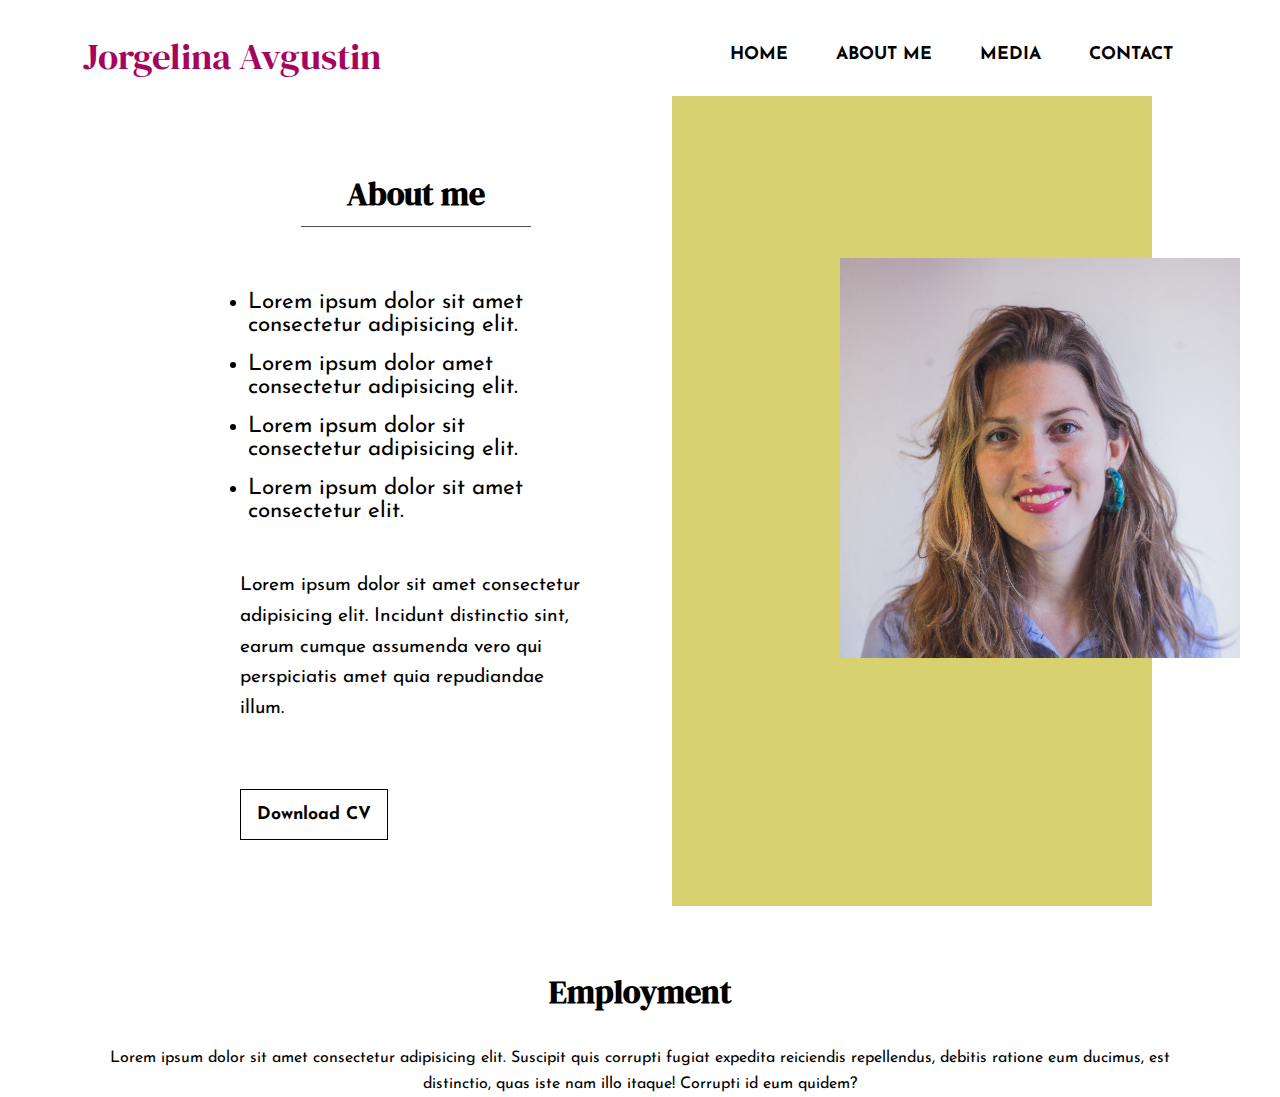
==== about.html @ 3aba62bf "Initial commit" ====
<!DOCTYPE html>
<html lang="en">
<head>
    <meta charset="UTF-8">
    <meta name="viewport" content="width=device-width, initial-scale=1.0">
    <link rel="stylesheet" href="style.css">
    
    <link href="https://fonts.googleapis.com/css2?family=Great+Vibes&family=Josefin+Sans:wght@200&display=swap" rel="stylesheet">
    <link rel="preconnect" href="https://fonts.googleapis.com">
    <link rel="preconnect" href="https://fonts.gstatic.com" crossorigin>
    <link href="https://fonts.googleapis.com/css2?family=DM+Serif+Display&family=Great+Vibes&family=Josefin+Sans:wght@200&display=swap" rel="stylesheet">
    <link rel="preconnect" href="https://fonts.googleapis.com">
    <link rel="preconnect" href="https://fonts.gstatic.com" crossorigin>
    <link href="https://fonts.googleapis.com/css2?family=DM+Serif+Display&family=Great+Vibes&family=Josefin+Sans:wght@200&family=Playball&display=swap" rel="stylesheet">
    

    <title>Document</title>
</head>
<body>
    <header class="header">
        <sectiom class="container">
            <div class="logo ">
               <a href="index.html">Jorgelina Avgustin</a>
            </div>
            <button class="menu-btn">
                <svg xmlns="http://www.w3.org/2000/svg" width="40" height="30" viewBox="0 0 24 24"><path d="M4 6H20V8H4zM4 11H20V13H4zM4 16H20V18H4z"/></svg>
                <svg class="none" xmlns="http://www.w3.org/2000/svg" width="40" height="40" viewBox="0 0 24 24"><path d="M16.192 6.344L11.949 10.586 7.707 6.344 6.293 7.758 10.535 12 6.293 16.242 7.707 17.656 11.949 13.414 16.192 17.656 17.606 16.242 13.364 12 17.606 7.758z"/></svg>
            </button>
            <nav class="menu ">
                <a href="index.html">HOME</a>
                <a href="acerca">ABOUT ME</a>
                <a href="media.html">MEDIA</a>
                <a href="contact.html">CONTACT</a>
            </nav>
        </sectiom> 
    </header>
    <section class="aboutme">
        

        <article class="about1 ">
            <div class="fondo-cont">
                <div class="fondo">
                    <div class="cont-a-img container">
                        <div class="a-img">
                            <img src="./Assets/IMG_0565.jpg" alt="">
                        </div>
                    </div>
                </div>
            </div>


            <div class="container contenido">
                <div class="text-center"><h1>About me</h1></div>
                <div class="hr"></div>
                <ul>
                    <li>Lorem ipsum dolor sit amet consectetur adipisicing elit. </li>
                    <li>Lorem ipsum dolor  amet consectetur adipisicing elit.</li>
                    <li>Lorem ipsum dolor sit  consectetur adipisicing elit.</li>
                    <li>Lorem ipsum dolor sit amet consectetur  elit.</li>
                </ul>
                <div class="texto">
                    <p>Lorem ipsum dolor sit amet consectetur adipisicing elit. Incidunt distinctio sint, earum cumque assumenda vero qui perspiciatis amet quia repudiandae illum.</p>
                    <a href="" class="btn">Download CV</a>
                </div>
            </div>


        </article>
        <article class="about2-container ">
            <div class="container text-center">
                <h3>Employment</h3>
                <p>Lorem ipsum dolor sit amet consectetur adipisicing elit. Suscipit quis corrupti fugiat expedita reiciendis repellendus, debitis ratione eum ducimus, est distinctio, quas iste nam illo itaque! Corrupti id eum quidem?</p>
            </div>
        </article>
    </section>
    
    <script src="index.js"></script>
</body>
---- style.css ----
/* *********** Custom Properties ********** */
:root{
    --light-blue-color:#d7d16f;
    --blue-color:#aad0e7;
    --gray-color:#fffff;
    --darkk-color:#5c4b51;
    --orange-color:#a6055d;
    --light-red-color:#0e0d0d;
    --red-color:#dfda7c;
    --header-height:5rem;
    --max-width:70%;
    --font: "Josefin Sans", sans-serif;
  }
  
  
  /* *********** Resets ********** */
  html {
      box-sizing: border-box;
      font-family: var(--font);
      font-size: 16px;
      scroll-behavior: smooth;
    }
    
    *,
    *::after,
    *::before {
      box-sizing: inherit;
    }
    
    body {
      margin: 0;
      overflow-x: hidden;
      color: var(--text-color);
    }
    
    a {
      color: var(--link-color);
      text-decoration: none;
    }
    
  
    
    h1 {
      margin: 0;
      font-size: 2rem;
    }
    
    h2 {
      margin: 0;
      font-size: 1.5rem;
    }
    
    h3 {
      margin: 0;
      font-size: 1.25rem;
    }
    
    h4 {
      margin: 0;
      font-size: 1rem;
    }
    
    h5 {
      margin: 0;
      font-size: 0.85rem;
    }
    
    h6 {
      margin: 0;
      font-size: 0.7rem;
    }
    
    img {
      width: 100%;
      height: auto;
    }
    
    p {
      line-height: 1.6;
      margin: 0;
    }
    /* *********** Utilities ********** */
    .btn{
      margin-top: 1rem;
      padding:  1rem 1rem;
      border-radius: 0rem;
      border: thin solid #000;
      display: inline-block;
      text-align: center;
      text-decoration: none;
      color: #000;
      
      font-size: 1.2rem;
      font-weight: bold;
      
      transition: all .4s ease-in .1s;
    }
    .btn:hover{
      background-color: #000;
      color: #fff;
    }



    .top50{
      position: absolute;
      top: 50%;
    }
    .text-felt{
      text-align: left;
    }
    .text-center{
      text-align: center;
    }
    .text-right{
      text-align: right;
    }
    .padding1{
      padding: 1rem;
    }
    .padding01{
      padding: 0 1rem;
    }
    .padding-b1{
      padding-bottom: 1rem;
    }
    .padding-t1{
      padding-top: 1rem;
    }
    .margin1{
      margin: 1rem;
    }
   .none{
      display: none;
  }
  .box-shadow-1{
    box-shadow: 0.10rem 0.10rem .5rem rgba(0, 0, 0,0.25); 
  }
  .font-2{
    font-size: 1.1rem;
  }
  .back-white{
    background-color: white;
  }
  .container{
    width: 90%;
    margin-left: auto;
    margin-right: auto;
  }
  @media screen and (min-width:720px){
    .container{
      width: 60%;
    }
  }

  /* *********** Menu   ///   Header ********** */

.menu-btn{
  
    border: 0;
    cursor: pointer;
    background-color: var(--second-color);
  }
  .menu-btn svg{
    fill: var(--orange-color);
  }
  
  
  
  
  
  
  .menu{
      position: fixed;
      left: 0;
      bottom: var(--header-height);
      width: 100%;
      background-color:#fff;
      display: flex;
      flex-direction: column;
      top: var(--header-height);
      height: 32%;
      pointer-events: none;
      z-index: 999;
  

      clip-path: inset(0 0 100% 0);
      transition: clip-path .7s ease;
  }
  
  .menu.is-active{
    clip-path: inset(0 0 0 0);
    pointer-events: auto;
    box-shadow: 0.10rem 0.10rem .5rem rgba(0, 0, 0,0.25); 
    }
  
  .menu a{
    color: var(--dark-color);
    margin: 1.5rem;
    font-size: 1rem;
    text-decoration: none;
    font-family: 'Josefin Sans', sans-serif;
    font-weight: bold;

  }


    /*header*/
    .header{
      
      left: 0;
      top: 0;
      z-index: 999;
      padding: .6rem;
      width: 100%;
      height: var(--header-height);
      background-color:var(--gray-color);
  }
  .header> .container{
    margin-top: .8rem;
    display: flex;
    justify-content: space-between;
    align-items: center;
    width: 100%;
    }
  .logo{
    
    font-size: 7vw;
    color: var(--orange-color);
    font-family: 'DM Serif Display', serif;
  }


  @media screen and (min-width:500px){
    .logo{
      font-size: 2.3rem;
    }

  
  }
  
  @media screen and (min-width:1024px){
    .menu-btn{
      display: none;
    }
    .menu{
      position: static;
      clip-path: inset(0 0 0 0);
      pointer-events: auto;
      width: auto;
      flex-direction: row;

    }
    .none{
      display: inline;
    }
    .menu a{
      font-size: 1.1rem;
    }
    .header > .container{
      justify-content: space-between;
    }
    .menu a{
      padding-bottom: .2rem;
      position: relative;
    }
    .menu a::after{
      content: "";
      position: absolute;
      width: 0;
      bottom: 0;
      height: .10rem;
      background-color: #000;
      left: 50%;
      transition: width 0.5s ease, left 0.5s ease, right 0.5s ease 
    }
    .menu a:hover::after{
      width: 100%;
      left: 0;
    }    .menu a::after{
      content: "";
      position: absolute;
      width: 0;
      bottom: 0;
      height: .10rem;
      background-color: #000;
      left: 50%;
      transition: width 0.5s ease, left 0.5s ease, right 0.5s ease 
    }
    .menu a:hover::after{
      width: 100%;
      left: 0;
    }
    }
  

/* ************** Styles ************** */ 




  /* ************** HOME ************** */ 

.home{
  padding-top: 5rem;
  padding-bottom: 7rem;
  background-color: var(--gray-color);
}

h1{
  font-size: 2rem;
  font-family: 'DM Serif Display', serif;
  font-weight: bolder;
  background-color: var(--blue-color);
  color: #fff;
  display: inline;
  line-height : 3rem;
  white-space: pre-wrap;
}

/* ////////////////HOME MEDIA QUERY//////////// */ 

@media screen and (min-width:768px){
.home-content img{
  width: 50%;
  height: auto;
}
.home-content{
  display: flex;
  flex-direction: row;

}
.home-content article{
  max-width: 30rem;
  
}
.container{
  margin-left: auto;
  margin-right: auto;
  width: 100%;
  max-width:740px;
}

}
  @media screen and (min-width:1024px){ 
      .home-content img{
        padding-bottom: 3rem;
      }
      h1{
        font-size: 2.5rem;
        line-height : 4rem;
      }
      .home-content p{
        font-size: 1.3rem;
      }
      .container{
        margin-left: auto;
        margin-right: auto;
        width: 100%;
        max-width:1114px;
      }
  }


/************ section2 ********* */
.section2{
  margin-bottom: 5rem;
}
h2{
  font-size: 2rem;
  color: var(--orange-color);
  background-color: var(--gray-color);
  font-family: 'Playball', 'cursive';
  padding-bottom: 1rem;
}
.informacion1{
  background-color: var(--red-color);
  color: #fff;
  font-weight: bold;
  font-size: 1.3rem;
  padding-top: 2rem;
  margin-bottom: 6rem;
  height: 20rem;
}


.about{
  border-radius: .2rem;
  background-color: var(--blue-color);
  padding-top: 4rem;
  padding-bottom: 2rem;
  margin-top: 4rem;
  margin-left: auto;
  margin-right: auto;
  width: 100%;
  height: 25rem;
  transition: transform 1s ease 0s;
}
.about:hover{
  transform: translateY(-2rem);
}








.about p{
  margin: 2rem;
  color: #000;
  font-size: 1.2rem;
}
.about h3{
  font-size: 1.6rem;
  font-family: 'DM Serif Display', serif;
  font-weight: bolder;
  color: #fff;
  display: inline;
}
.about .hr{
  width: 70%;
  margin-left: auto;
  margin-right: auto;
  height:  .1px;
  background-color: #5c4b51;
  margin-top: 2rem;
}

/* ////////////////SECTION2 MEDIA QUERY//////////// */ 
@media screen and (min-width:1024px){ 
  .cards{
    display: grid;
    grid-template-columns: repeat(3,30%);
    justify-content: space-between;
    align-items: center;
  }
  .informacion1{
    height: 20rem;
    padding-top: 5rem;
  }
  .informacion1 .container{
    width: 30%;
  }
  .about{
    margin-top: 0;
  }
  .cards{
    margin-left: auto;
    margin-right: auto;
    width: 90%;
  }
}
/************ section3 ********* */
.section3{
  background-color: #fff;
}
.informacion2{
  
  color: var(--darkk-color);
  font-weight: bold;
  font-size: 1.2rem;
  padding-top: 2rem;
}
.informacion2 h4{
  font-size: 3rem;
}
.informacion2 .hr{
  background-color:var(--darkk-color);
  height: 1px;
  width: 80%;
  margin-left: auto;
  margin-right: auto;
}
.informacion2 img{
  margin-top: 2rem;
}
.users img{
 max-width: 4rem;
 border-radius: 50%;
}
.informacion2:nth-last-child(1){
  padding-bottom: 5rem;
}
/* ////////////////SECTION3 MEDIA QUERY//////////// */ 

@media screen and (min-width:768px){
  .informacion2 img{
    height: 100%;
    width: 100%;
  }
}
@media screen and (min-width:1024px){
  .informacion2 img{
    height: 100%;
    width: 45%;
  }
  .informacion2{
    display: flex;
  }
  .opiniones{
    margin-top: 3rem;
  }
  .informacion2 .hr{
    width: 70%;
  }
  .users{
    display: flex;
    margin-top: 2rem;
  }
  .users p{
    margin-top: 2rem;
  }
}

/************ section4 ********* */
.section4{
  background-color: var(--light-blue-color);
  padding-top: 8rem;
  padding-bottom: 1rem;
}
.cards2{
  background-color: var(--light-blue-color);
}

.card{
  border-radius: 1rem 1rem 0 0;
  margin-bottom: 4rem;
  background-color: #fff;
  padding-top: 2rem;
  padding-bottom: 1rem;
  margin-left: auto;
  margin-right: auto;
  width: 100%;
  color: var(--darkk-color);
  transition: transform 1s ease 0s;
}
.card:hover{
  transform: translateY(-2rem);
}
.card h3{
  font-family: 'DM Serif Display', serif;
  font-size: 2rem;
  padding-bottom: 1rem;
  
}
.hr{
  height: 1px;
  width: 60%;
  background-color: var(--darkk-color);
  margin-left: auto;
  margin-right: auto;
  margin-bottom: 2rem;
}
.card ul{
  list-style: none;
  font-size: 1.2rem;
  font-weight: bold;
}
.card p{
  font-size: 1.1rem;
  margin: 0 3rem;
  padding-bottom: 2rem;
}
.card img{
  width: 2rem;
}
.link{
  text-align: center;
}


/* ////////////////SECTION4 MEDIA QUERY//////////// */ 

@media screen and (min-width:1024px){
.cards2{
  display: grid;
  grid-template-columns: repeat(3, 33.3333%);
}
.card{
  width: 20rem;
}
}

/* ////////////////  FOOTER  //////////// */ 
/* .footer{
  padding-top: 1rem;
  background-color: var(--red-color);
  color: #fff;
  width: 100%;
  height: 5rem;
  font-size: 2rem;
  font-family: 'DM Serif Display', serif;
} */


/* ------------------- MEDIA  ----------------- */ 
.media1{
  padding-bottom: 10rem;
  background-color: var(--gray-color);
}
.m-cabecera{
  padding-top: 3rem;
  background-color: var(--gray-color);
}
.m-h1{
  background-color: #ffffff00;
  color: #000;
  font-family: "josefin sans";
  display: block;
  font-size: 2.5rem;
}
.m-cabecera p{
  padding-top: 2rem;
  font-size: 1.2rem;
  color: #000;
}
.videos{
  background-color: var(--gray-color);
}
.sinopsis h2{
  padding-top: 6rem;
  font-family: "josefin sans";
  font-weight: bold;
}
.sinopsis p{
  font-size: 1.2rem;
}




.video{
  margin-top: 1rem;
  padding:3rem 0;
  margin-left: auto;
  margin-right: auto;
}
.cont-videos{
  position: relative;
}
.video img{
  width: 80%;
  position: relative;
  z-index: 1;
  left: 10%;
}
.cuadro1,
.cuadro2{
  width: 70%;
  height: 70%;
  position: absolute;
  background-color: var(--blue-color);
}
.cuadro1{
  bottom: 40%;
  left: 5%;
}
.cuadro2{
  top: 40%;
  left: 25%;
}

/* ////////////// FOOTER /////////// */ 

.m-footer{
background-color: var(--gray-color);
}
.m-card-container{
  background-color: #fff;
}
.m-card{
  padding: 2rem;
  text-align: center;
  font-size: 1.2rem;
}
.m-card h3{
  margin-bottom: 1rem;
  font-size: 2rem;
}
.m-card p{
  margin-bottom: 2rem;
}

@media screen and (min-width:768px){
  .video{
    width: 80%;
  }
}
@media screen and (min-width:1024px){
  .m-cabecera{
    width: 40rem;
    margin-left: 20%;
    margin-bottom: 10rem;
  }
  .m-cabecera h1{
    width: 70%;
    font-size: 2.8rem;
  }
  .m-cabecera p{
    padding-top: 0rem;
    font-size: 1.4rem;
  }
  .m-cabecera a{
    font-size: 1.4rem;
  }
  .videos{
    display: flex;
    justify-content: center;
    margin: 7rem 10rem;
  }
  .reverse{
    flex-direction: row-reverse;
  }
  .sinopsis{
    width: 50%;
    text-align: center;
    margin-top: 6rem;
  }
  .sinopsis p{
    padding: 0 10rem;
  }
  .video{
  width: 50%;
  }
}

/* ------------------- ABOUT ME  ----------------- */ 
.aboutme{
  background-color: var(--gray-color);
  padding-top: 5rem;
}
.about1{
  padding-bottom: 3rem;
}
.fondo{
  background-color: var(--light-blue-color);
  height: 15rem;
  position: relative;
  margin-bottom: 1rem;
}
.a-img{
  height: 15rem;
  width: 15rem;
  position: absolute;
  top: -2rem;
}
.cont-a-img{
  width: 15rem;
  height: 15rem;
}
.about1 h1{
  font-size: 2rem;
  color: #000;
  background-color: #ffffff00;
  font-family: 'DM Serif Display';
}

.about1 ul{
  padding: 1rem 1.5rem;
}
.about1 li{
  font-size: 1.4rem;
  margin: 1rem 0;
}
.about1 .texto{
  font-size: 1.2rem;
  margin-top: 3rem;
  margin: 1rem;
}
.about1 a{
  margin-top: 4rem;
  font-size: 1.1rem;
}
.about2-container h3{
  font-size: 2rem;
  font-family: 'DM Serif Display';
  padding-bottom: 2rem;
}
@media screen and (min-width:1024px){
.aboutme{
  padding-top: 1rem;
}
.about1{
  display: flex;
  flex-direction: row-reverse;
  align-items: center;
}
.fondo-cont{
  width: 30%;

  margin-right: auto;
  margin-left: 4rem;
}
.fondo{
  width: 30rem ;
  height: 90vh;
  margin-left: auto;
  margin-right: auto;
}
.a-img{
  left: 35%;
  top: 20% ;
  width: 25rem;
  height: auto;
}
.contenido{
  width: 30%;
  margin-left: auto;
  margin-right: 0;

}

}
/* *********** Contact Form ********** */
.contact-form{
  padding: 1rem;
  max-width: 800px;
}
.contact-form>*{
  padding: .5rem;
  display: block;
  width: 100%;
}
.contact-form>label{
  font-size: 1.2rem;
  font-weight: bold;
  padding-top: 2rem;
}
.contact-form input,
.contact-form textarea{
  font-size: 1.2rem;
  font-family: var(--font);
}
.contact-form input{
  border: 0;
  border-bottom: .17rem solid var(--red-color);
  padding-left: 0;
}
.contact-form textarea{
  border: none;
  border-bottom: .17rem solid var(--red-color);
  resize: none;
  height: 5rem;
}

.contact-form input[type="submit"]{
margin-top: 1rem;
background-color: var(--red-color);
padding-bottom: 0;
border-radius: .5rem;
padding: .8rem;


transition: all .5s ease-in-out;
}
.contact-form input[type="submit"]:hover{
  opacity: .75;
}
.contact-form *::placeholder{
  color: var(--darkk-color);
  padding-left: 1rem;
}
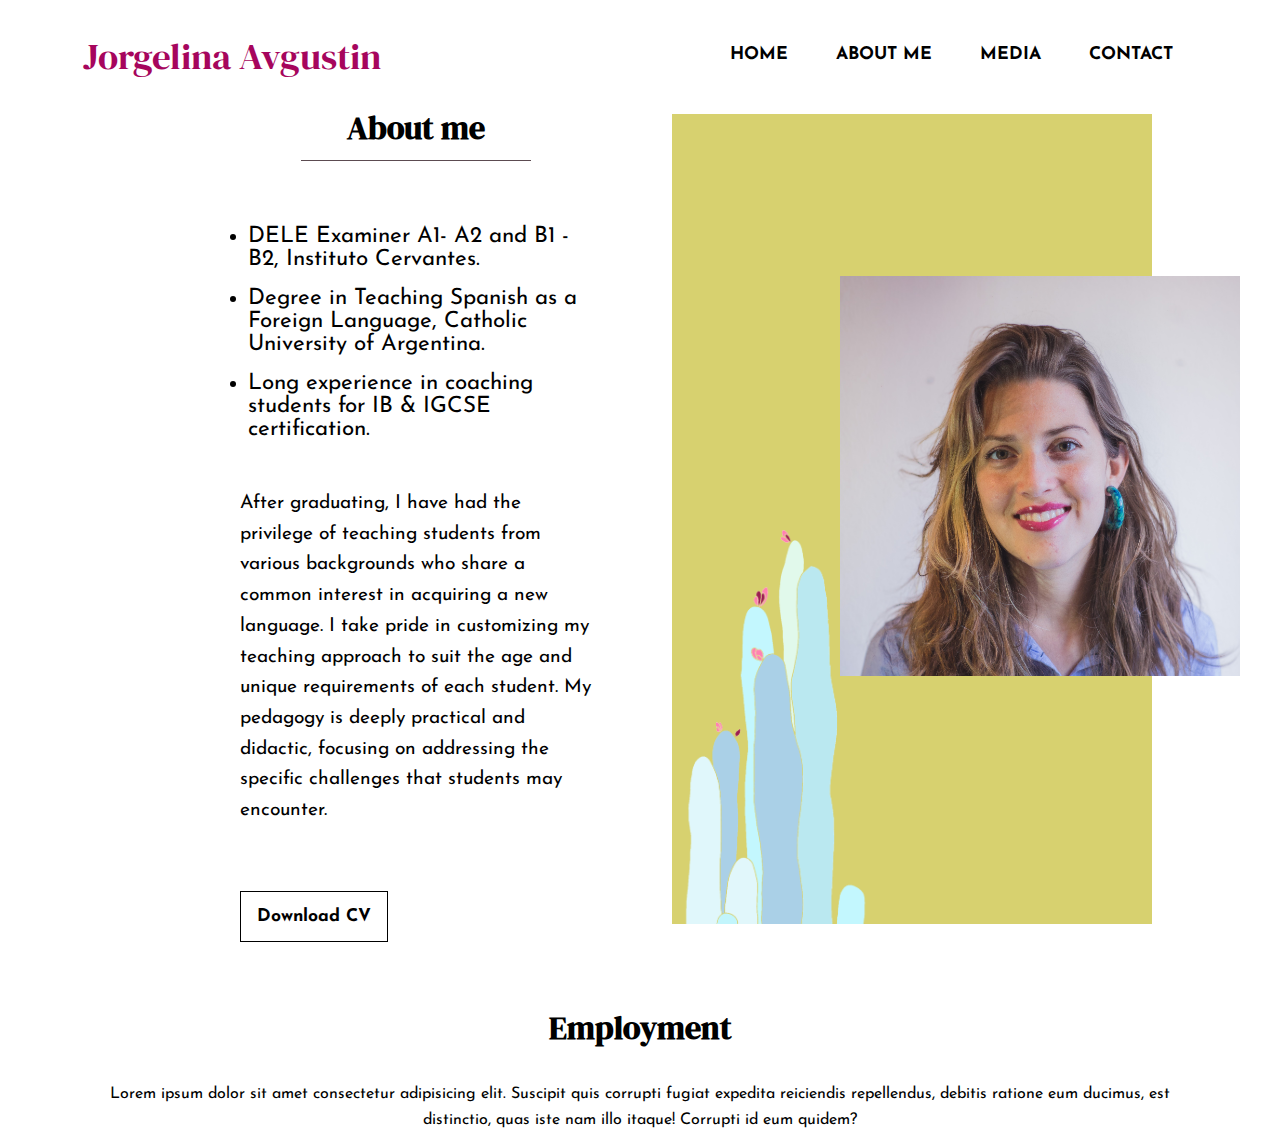
==== commit 6cc98eeb: "cactus" ====
--- a/about.html
+++ b/about.html
@@ -45,6 +45,7 @@
                             <img src="./Assets/IMG_0565.jpg" alt="">
                         </div>
                     </div>
+                    <img src="Assets/Cactusderecha (color nuevo sin fondo).png" alt="">
                 </div>
             </div>
 
@@ -53,13 +54,12 @@
                 <div class="text-center"><h1>About me</h1></div>
                 <div class="hr"></div>
                 <ul>
-                    <li>Lorem ipsum dolor sit amet consectetur adipisicing elit. </li>
-                    <li>Lorem ipsum dolor  amet consectetur adipisicing elit.</li>
-                    <li>Lorem ipsum dolor sit  consectetur adipisicing elit.</li>
-                    <li>Lorem ipsum dolor sit amet consectetur  elit.</li>
+                    <li>DELE Examiner A1- A2 and B1 - B2, Instituto Cervantes. </li>
+                    <li>Degree in Teaching Spanish as a Foreign Language, Catholic University of Argentina. </li>
+                    <li>Long experience in coaching students for IB & IGCSE certification.</li>
                 </ul>
                 <div class="texto">
-                    <p>Lorem ipsum dolor sit amet consectetur adipisicing elit. Incidunt distinctio sint, earum cumque assumenda vero qui perspiciatis amet quia repudiandae illum.</p>
+                    <p>After graduating, I have had the privilege of teaching students from various backgrounds who share a common interest in acquiring a new language. I take pride in customizing my teaching approach to suit the age and unique requirements of each student. My pedagogy is deeply practical and didactic, focusing on addressing the specific challenges that students may encounter.</p>
                     <a href="" class="btn">Download CV</a>
                 </div>
             </div>
--- a/style.css
+++ b/style.css
@@ -179,7 +179,7 @@
       display: flex;
       flex-direction: column;
       top: var(--header-height);
-      height: 32%;
+      height: 16rem;
       pointer-events: none;
       z-index: 999;
   
@@ -249,6 +249,8 @@
       pointer-events: auto;
       width: auto;
       flex-direction: row;
+
+      height: 32%;
 
     }
     .none{
@@ -518,7 +520,7 @@
 .section4{
   background-color: var(--light-blue-color);
   padding-top: 8rem;
-  padding-bottom: 1rem;
+  
 }
 .cards2{
   background-color: var(--light-blue-color);
@@ -529,7 +531,7 @@
   margin-bottom: 4rem;
   background-color: #fff;
   padding-top: 2rem;
-  padding-bottom: 1rem;
+  padding-bottom: 3rem;
   margin-left: auto;
   margin-right: auto;
   width: 100%;
@@ -561,8 +563,9 @@
 .card p{
   font-size: 1.1rem;
   margin: 0 3rem;
-  padding-bottom: 2rem;
-}
+  padding-bottom: 0rem;
+}
+
 .card img{
   width: 2rem;
 }
@@ -570,7 +573,9 @@
   text-align: center;
 }
 
-
+.section4>img{
+  display: none;
+}
 /* ////////////////SECTION4 MEDIA QUERY//////////// */ 
 
 @media screen and (min-width:1024px){
@@ -580,6 +585,22 @@
 }
 .card{
   width: 20rem;
+}
+.section4{
+  position: relative;
+}
+.section4>img{
+  display: block;
+  width: 15rem;
+  height: auto;
+  position: absolute;
+}
+.cac1{
+  bottom: 0;
+}
+.cac2{
+  bottom: 0;
+  right: 0;
 }
 }
 
@@ -597,7 +618,7 @@
 
 /* ------------------- MEDIA  ----------------- */ 
 .media1{
-  padding-bottom: 10rem;
+  
   background-color: var(--gray-color);
 }
 .m-cabecera{
@@ -664,24 +685,6 @@
 
 /* ////////////// FOOTER /////////// */ 
 
-.m-footer{
-background-color: var(--gray-color);
-}
-.m-card-container{
-  background-color: #fff;
-}
-.m-card{
-  padding: 2rem;
-  text-align: center;
-  font-size: 1.2rem;
-}
-.m-card h3{
-  margin-bottom: 1rem;
-  font-size: 2rem;
-}
-.m-card p{
-  margin-bottom: 2rem;
-}
 
 @media screen and (min-width:768px){
   .video{
@@ -778,7 +781,21 @@
   font-family: 'DM Serif Display';
   padding-bottom: 2rem;
 }
+
+
+.fondo>img{
+display: none;
+}
 @media screen and (min-width:1024px){
+  .fondo{
+    position: relative;
+  }
+  .fondo>img{
+    display: block;
+    position: absolute;
+    bottom: 0;
+    width: 13rem;
+    }
 .aboutme{
   padding-top: 1rem;
 }
@@ -816,7 +833,8 @@
 /* *********** Contact Form ********** */
 .contact-form{
   padding: 1rem;
-  max-width: 800px;
+  margin-left: auto;
+  margin-right: auto;
 }
 .contact-form>*{
   padding: .5rem;
@@ -863,4 +881,41 @@
   padding-left: 1rem;
 }
 
-
+.contact-info{
+  background-color: var(--red-color);
+  padding: 0 1.5rem;
+  color: #fff;
+  font-weight: bold;
+  font-size: 1.4rem;
+  margin: 1rem;
+}
+.contact-info p{
+  margin: 0 3rem;
+  padding-top: 2rem;
+}
+.contact-info img{
+height: auto;
+width: 10rem;
+padding: 0;
+margin: 0;
+}
+@media screen and (min-width:1024px){
+.contact-container{
+  display: flex;
+  flex-direction: row;
+  justify-content: center;
+  align-items: center;
+  margin-top: 3rem;
+}
+.contact-info{
+  width: 35%;
+}
+.contact-form{
+  margin-bottom: 5rem;
+}
+  .contact-form>label{
+
+    padding-top: 3rem;
+  }
+
+}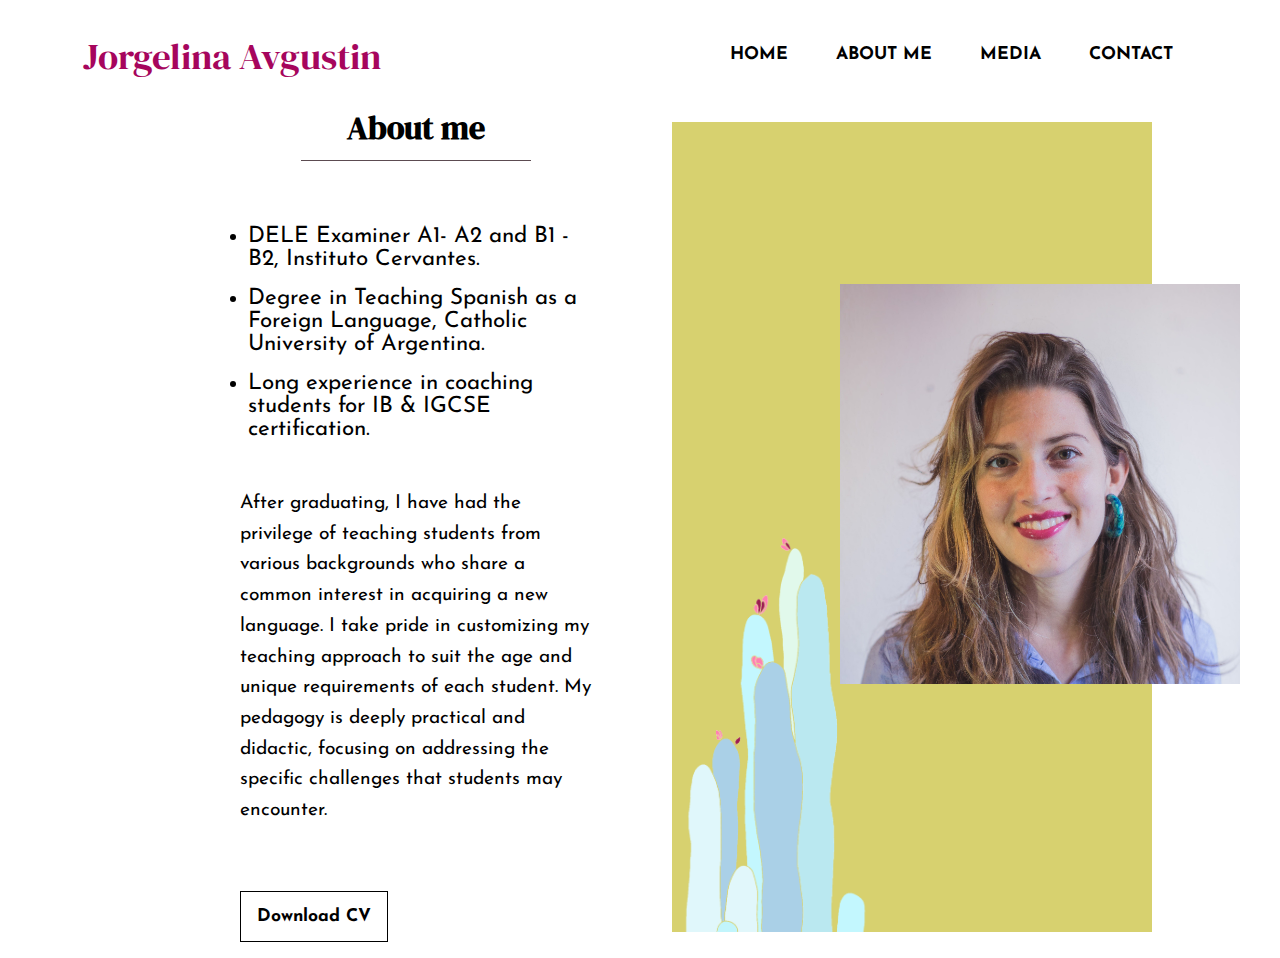
==== commit b60c7b05: "cambios generales" ====
--- a/about.html
+++ b/about.html
@@ -14,7 +14,8 @@
     <link href="https://fonts.googleapis.com/css2?family=DM+Serif+Display&family=Great+Vibes&family=Josefin+Sans:wght@200&family=Playball&display=swap" rel="stylesheet">
     
 
-    <title>Document</title>
+    <title>About me</title>
+    <meta name="description" content="Check out my educational experience" >
 </head>
 <body>
     <header class="header">
@@ -42,7 +43,7 @@
                 <div class="fondo">
                     <div class="cont-a-img container">
                         <div class="a-img">
-                            <img src="./Assets/IMG_0565.jpg" alt="">
+                            <img src="Assets/IMG_0565-min.jpg" alt="">
                         </div>
                     </div>
                     <img src="Assets/Cactusderecha (color nuevo sin fondo).png" alt="">
@@ -66,12 +67,6 @@
 
 
         </article>
-        <article class="about2-container ">
-            <div class="container text-center">
-                <h3>Employment</h3>
-                <p>Lorem ipsum dolor sit amet consectetur adipisicing elit. Suscipit quis corrupti fugiat expedita reiciendis repellendus, debitis ratione eum ducimus, est distinctio, quas iste nam illo itaque! Corrupti id eum quidem?</p>
-            </div>
-        </article>
     </section>
     
     <script src="index.js"></script>
--- a/style.css
+++ b/style.css
@@ -520,7 +520,7 @@
 .section4{
   background-color: var(--light-blue-color);
   padding-top: 8rem;
-  
+  padding-bottom: 2rem;
 }
 .cards2{
   background-color: var(--light-blue-color);
@@ -566,15 +566,10 @@
   padding-bottom: 0rem;
 }
 
-.card img{
-  width: 2rem;
-}
-.link{
-  text-align: center;
-}
 
 .section4>img{
   display: none;
+  height: 0;
 }
 /* ////////////////SECTION4 MEDIA QUERY//////////// */ 
 
@@ -588,10 +583,11 @@
 }
 .section4{
   position: relative;
+  padding-bottom: 0;
 }
 .section4>img{
   display: block;
-  width: 15rem;
+  width: 12%;
   height: auto;
   position: absolute;
 }
@@ -623,11 +619,15 @@
 }
 .m-cabecera{
   padding-top: 3rem;
-  background-color: var(--gray-color);
+  background-color: var(--light-blue-color);
+  color: #fff;
+}
+.cont-cabecera{
+  color: #fff;
 }
 .m-h1{
   background-color: #ffffff00;
-  color: #000;
+
   font-family: "josefin sans";
   display: block;
   font-size: 2.5rem;
@@ -635,7 +635,7 @@
 .m-cabecera p{
   padding-top: 2rem;
   font-size: 1.2rem;
-  color: #000;
+
 }
 .videos{
   background-color: var(--gray-color);
@@ -683,7 +683,7 @@
   left: 25%;
 }
 
-/* ////////////// FOOTER /////////// */ 
+/* //////////////   MEDIA QUERY /////////// */ 
 
 
 @media screen and (min-width:768px){
@@ -693,10 +693,24 @@
 }
 @media screen and (min-width:1024px){
   .m-cabecera{
-    width: 40rem;
-    margin-left: 20%;
-    margin-bottom: 10rem;
-  }
+    width: 100%;
+    margin-bottom: 6rem;
+    margin-top: 2rem;
+    position: relative;
+  }
+  .cont-cabecera{
+    width: 55%;
+    padding-bottom: 3rem;
+  }
+  .m-cabecera img{
+    width: 13rem;
+    position: absolute;
+    right:15%;
+    bottom: 0;
+  }
+
+
+
   .m-cabecera h1{
     width: 70%;
     font-size: 2.8rem;
@@ -717,12 +731,17 @@
     flex-direction: row-reverse;
   }
   .sinopsis{
+    
     width: 50%;
     text-align: center;
-    margin-top: 6rem;
+    padding-top: 1rem;
   }
   .sinopsis p{
-    padding: 0 10rem;
+    padding: 0 20%;
+  }
+  .sinopsis h2{
+    padding-top: 9rem;
+    padding-bottom: 3rem;
   }
   .video{
   width: 50%;
@@ -734,14 +753,12 @@
   background-color: var(--gray-color);
   padding-top: 5rem;
 }
-.about1{
-  padding-bottom: 3rem;
-}
+
 .fondo{
   background-color: var(--light-blue-color);
   height: 15rem;
   position: relative;
-  margin-bottom: 1rem;
+  
 }
 .a-img{
   height: 15rem;
@@ -888,16 +905,21 @@
   font-weight: bold;
   font-size: 1.4rem;
   margin: 1rem;
+  position: relative;
+  height: 25rem;
 }
 .contact-info p{
   margin: 0 3rem;
   padding-top: 2rem;
 }
 .contact-info img{
+position: absolute;
 height: auto;
 width: 10rem;
 padding: 0;
 margin: 0;
+bottom: -7%;
+left: 30%;
 }
 @media screen and (min-width:1024px){
 .contact-container{
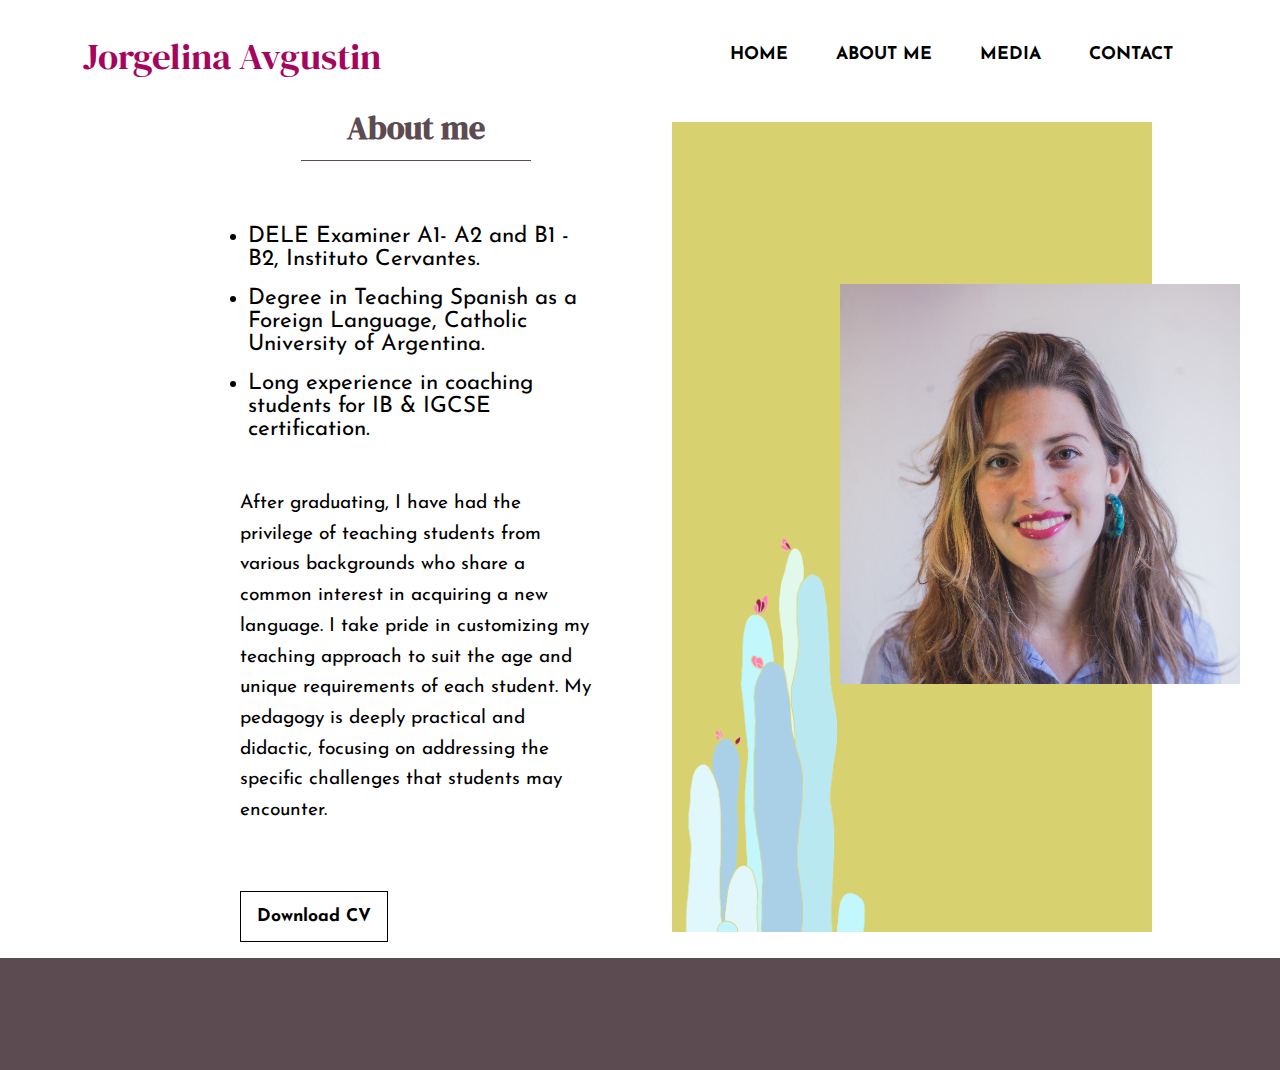
==== commit 5fba37f3: "asd" ====
--- a/about.html
+++ b/about.html
@@ -68,6 +68,8 @@
 
         </article>
     </section>
-    
+    <section class="footer">
+
+    </section>
     <script src="index.js"></script>
 </body>--- a/style.css
+++ b/style.css
@@ -2,11 +2,11 @@
 :root{
     --light-blue-color:#d7d16f;
     --blue-color:#aad0e7;
+    --footer-color:#34495e;
     --gray-color:#fffff;
     --darkk-color:#5c4b51;
     --orange-color:#a6055d;
     --light-red-color:#0e0d0d;
-    --red-color:#dfda7c;
     --header-height:5rem;
     --max-width:70%;
     --font: "Josefin Sans", sans-serif;
@@ -96,7 +96,7 @@
       transition: all .4s ease-in .1s;
     }
     .btn:hover{
-      background-color: #000;
+      background-color: var(--darkk-color);
       color: #fff;
     }
 
@@ -152,6 +152,51 @@
       width: 60%;
     }
   }
+  /* *********** Modal ********** */
+
+.modal{
+  position: fixed;
+  z-index: 999;
+  top: 0;
+  right: 0;
+  left: 0;
+  bottom: 0;
+  display: flex;
+  justify-content: center;
+  align-items: center;
+  background-color: rgba(0, 0, 0, 0.322);
+  transition: all 1s;
+  opacity: 0;
+  pointer-events: none;
+}
+.modal-content{
+  position: relative;
+  background-color: #fff;
+  border-radius: .5rem;
+  width: 90%;
+  height: 30rem;
+  padding-top: 3rem;
+}
+.modal-close{
+  position: absolute;
+  top: .5rem;
+  right: .5rem;
+}
+.modal#modal-opiniones:target{
+  opacity: 1;
+  pointer-events: auto;
+}
+
+@media screen and (min-width:768px){
+  .modal-content{
+    width: 70%;
+  }
+}
+@media screen and (min-width:1024px){ 
+  .modal-content{
+    width: 55%;
+  }
+}
 
   /* *********** Menu   ///   Header ********** */
 
@@ -295,6 +340,12 @@
     }
     }
   
+  /* *********** Footer ********** */
+    .footer{
+      background-color: var(--darkk-color);
+      height: 7rem;
+    }
+
 
 /* ************** Styles ************** */ 
 
@@ -376,13 +427,29 @@
   padding-bottom: 1rem;
 }
 .informacion1{
-  background-color: var(--red-color);
+  background-color: var(--light-blue-color);
   color: #fff;
   font-weight: bold;
   font-size: 1.3rem;
-  padding-top: 2rem;
+
   margin-bottom: 6rem;
-  height: 20rem;
+  height: 17rem;
+
+  position: relative;
+  display: flex;
+  
+  justify-content: center;
+  align-items: center;
+}
+
+
+.informacion1>img{
+  position: absolute;
+height: auto;
+width: 10rem;
+padding: 0;
+margin: 0;
+bottom: -20%;
 }
 
 
@@ -431,6 +498,19 @@
 }
 
 /* ////////////////SECTION2 MEDIA QUERY//////////// */ 
+
+
+@media screen and (min-width:768px){
+.informacion1{
+  height: 15rem;
+  
+}
+.about{
+  width: 60%;
+}
+}
+
+
 @media screen and (min-width:1024px){ 
   .cards{
     display: grid;
@@ -439,14 +519,14 @@
     align-items: center;
   }
   .informacion1{
-    height: 20rem;
-    padding-top: 5rem;
+    height: 17rem;
   }
   .informacion1 .container{
     width: 30%;
   }
   .about{
     margin-top: 0;
+    width: 100%;
   }
   .cards{
     margin-left: auto;
@@ -458,53 +538,54 @@
 .section3{
   background-color: #fff;
 }
-.informacion2{
+.informacion3{
   
   color: var(--darkk-color);
   font-weight: bold;
   font-size: 1.2rem;
   padding-top: 2rem;
 }
-.informacion2 h4{
+.informacion3 h4{
   font-size: 3rem;
 }
-.informacion2 .hr{
+.informacion3 .hr{
   background-color:var(--darkk-color);
   height: 1px;
   width: 80%;
   margin-left: auto;
   margin-right: auto;
 }
-.informacion2 img{
+.informacion3 img{
   margin-top: 2rem;
 }
 .users img{
  max-width: 4rem;
  border-radius: 50%;
 }
-.informacion2:nth-last-child(1){
+.informacion3:nth-last-child(1){
   padding-bottom: 5rem;
 }
 /* ////////////////SECTION3 MEDIA QUERY//////////// */ 
 
 @media screen and (min-width:768px){
-  .informacion2 img{
+  .informacion3 img{
     height: 100%;
     width: 100%;
   }
 }
+
 @media screen and (min-width:1024px){
-  .informacion2 img{
+  .informacion3 img{
     height: 100%;
     width: 45%;
   }
-  .informacion2{
+  .informacion3{
     display: flex;
   }
   .opiniones{
     margin-top: 3rem;
   }
-  .informacion2 .hr{
+  .informacion3 .hr{
     width: 70%;
   }
   .users{
@@ -559,6 +640,8 @@
   list-style: none;
   font-size: 1.2rem;
   font-weight: bold;
+  text-align: center;
+  padding-left: 0;
 }
 .card p{
   font-size: 1.1rem;
@@ -572,7 +655,31 @@
   height: 0;
 }
 /* ////////////////SECTION4 MEDIA QUERY//////////// */ 
-
+@media screen and (min-width:768px){
+.card{
+  width: 50%;
+  
+}
+
+.section4{
+  position: relative;
+  
+  padding-top: 5rem;
+}
+.section4>img{
+  display: block;
+  width: 20%;
+  height: auto;
+  position: absolute;
+}
+.cac1{
+  bottom: 0;
+}
+.cac2{
+  bottom: 0;
+  right: 0;
+}
+}
 @media screen and (min-width:1024px){
 .cards2{
   display: grid;
@@ -581,9 +688,14 @@
 .card{
   width: 20rem;
 }
+.card ul{
+  text-align: left;
+  padding-left: 2.5rem;
+}
 .section4{
   position: relative;
   padding-bottom: 0;
+  padding-top: 8rem;
 }
 .section4>img{
   display: block;
@@ -613,138 +725,127 @@
 
 
 /* ------------------- MEDIA  ----------------- */ 
-.media1{
-  
-  background-color: var(--gray-color);
-}
-.m-cabecera{
-  padding-top: 3rem;
-  background-color: var(--light-blue-color);
-  color: #fff;
-}
+
+
+
 .cont-cabecera{
-  color: #fff;
-}
-.m-h1{
-  background-color: #ffffff00;
-
-  font-family: "josefin sans";
-  display: block;
+  text-align: center;
+  padding: 3rem 0;
+}
+.cont-cabecera p{
+  padding-top: 2rem;
+  font-size: 1.1rem;
+  color: var(--darkk-color);
+}
+.m-cabecera img{
+  display: none ;
+}
+.media1 h2{
+  padding-top: 6rem;
+  padding-bottom: 3rem;
+  font-family: 'DM Serif Display', serif;
+  font-weight: bolder;
+  color: var(--darkk-color);
   font-size: 2.5rem;
-}
-.m-cabecera p{
-  padding-top: 2rem;
+  text-align: center;
+}
+
+
+
+
+
+.videos{
+  
+  padding-bottom: 2rem;
+  top: 5rem;
+}
+.sinopsis h3{
+  font-size: 1.6rem;
+  font-weight: bolder;
+  display: inline;
+}
+.sinopsis{
   font-size: 1.2rem;
-
-}
-.videos{
-  background-color: var(--gray-color);
-}
-.sinopsis h2{
-  padding-top: 6rem;
-  font-family: "josefin sans";
-  font-weight: bold;
-}
-.sinopsis p{
-  font-size: 1.2rem;
-}
-
-
-
-
-.video{
-  margin-top: 1rem;
-  padding:3rem 0;
+}
+.sinopsis .hr{
+  margin-top: 1.5rem;
+}
+.cont-video{
+  margin-bottom: 2rem;
   margin-left: auto;
   margin-right: auto;
-}
-.cont-videos{
-  position: relative;
-}
-.video img{
-  width: 80%;
-  position: relative;
-  z-index: 1;
-  left: 10%;
-}
-.cuadro1,
-.cuadro2{
-  width: 70%;
-  height: 70%;
-  position: absolute;
-  background-color: var(--blue-color);
-}
-.cuadro1{
-  bottom: 40%;
-  left: 5%;
-}
-.cuadro2{
-  top: 40%;
-  left: 25%;
-}
-
-/* //////////////   MEDIA QUERY /////////// */ 
+  width: 90%;
+  height: 13rem;
+  background-color: #2c2c2c;
+}
+
+
+/* ////////////// MEDIA  MEDIA QUERY /////////// */ 
 
 
 @media screen and (min-width:768px){
-  .video{
-    width: 80%;
+  .informacion2 p{
+    padding:0 5rem;
+  }
+  .cont-cabecera{
+    width: 65%;
+    margin-left: auto;
+    margin-right: auto;
+  }
+  .m-cabecera img{
+    display: block ;
+  }
+
+  .m-cabecera{
+    position: relative;
+  }
+  .cont-cabecera>*{
+    margin-bottom: 2rem;
+  }
+  .m-cabecera>img{
+    display: block;
+    width: 15%;
+    height: auto;
+    position: absolute;
+  }
+  .cac1{
+    bottom: 0;
+  }
+  .cac2{
+    bottom: 0;
+    right: 0;
+  }
+  .cont-video{
+    height: 23rem;
   }
 }
 @media screen and (min-width:1024px){
   .m-cabecera{
-    width: 100%;
-    margin-bottom: 6rem;
-    margin-top: 2rem;
-    position: relative;
+    margin-top: 1rem;
   }
   .cont-cabecera{
-    width: 55%;
-    padding-bottom: 3rem;
-  }
-  .m-cabecera img{
-    width: 13rem;
-    position: absolute;
-    right:15%;
-    bottom: 0;
-  }
-
-
-
-  .m-cabecera h1{
+    width: 57%;
+  }
+  .m-cabecera>img{
+    display: block;
+    max-width: 13%;
+  }
+  .cont-video{
+
     width: 70%;
-    font-size: 2.8rem;
-  }
-  .m-cabecera p{
-    padding-top: 0rem;
-    font-size: 1.4rem;
-  }
-  .m-cabecera a{
-    font-size: 1.4rem;
+    height: 40rem;
+    background-color: #2c2c2c;
+  }
+  .sinopsis p{
+    width: 65%;
+    margin-left: auto;
+    margin-right: auto;
+  }
+  .informacion2 p{
+    padding:0 2rem;
   }
   .videos{
-    display: flex;
-    justify-content: center;
-    margin: 7rem 10rem;
-  }
-  .reverse{
-    flex-direction: row-reverse;
-  }
-  .sinopsis{
-    
-    width: 50%;
-    text-align: center;
-    padding-top: 1rem;
-  }
-  .sinopsis p{
-    padding: 0 20%;
-  }
-  .sinopsis h2{
-    padding-top: 9rem;
-    padding-bottom: 3rem;
-  }
-  .video{
-  width: 50%;
+    margin-bottom: 3rem;
   }
 }
 
@@ -772,7 +873,7 @@
 }
 .about1 h1{
   font-size: 2rem;
-  color: #000;
+  color: var(--darkk-color);
   background-color: #ffffff00;
   font-family: 'DM Serif Display';
 }
@@ -793,17 +894,29 @@
   margin-top: 4rem;
   font-size: 1.1rem;
 }
-.about2-container h3{
-  font-size: 2rem;
-  font-family: 'DM Serif Display';
-  padding-bottom: 2rem;
-}
-
+.texto{
+  text-align: center;
+}
 
 .fondo>img{
 display: none;
 }
+/* //////////////  ABOUT MEDIA QUERY /////////// */ 
+@media screen and (min-width:768px){
+.fondo-cont{
+  margin-bottom: 2.5rem;
+}
+.contenido{
+  padding: 0 3rem;
+}
+}
 @media screen and (min-width:1024px){
+  .fondo-cont{
+    margin-bottom:0;
+  }
+  .contenido{
+    padding: 0;
+  }
   .fondo{
     position: relative;
   }
@@ -845,9 +958,15 @@
   margin-right: 0;
 
 }
+.texto{
+  text-align: left;
+}
 
 }
 /* *********** Contact Form ********** */
+.contact-container{
+  height: 100vh;
+}
 .contact-form{
   padding: 1rem;
   margin-left: auto;
@@ -870,19 +989,19 @@
 }
 .contact-form input{
   border: 0;
-  border-bottom: .17rem solid var(--red-color);
+  border-bottom: .17rem solid var(--light-blue-color);
   padding-left: 0;
 }
 .contact-form textarea{
   border: none;
-  border-bottom: .17rem solid var(--red-color);
+  border-bottom: .17rem solid var(--light-blue-color);
   resize: none;
   height: 5rem;
 }
 
 .contact-form input[type="submit"]{
 margin-top: 1rem;
-background-color: var(--red-color);
+background-color: var(--light-blue-color);
 padding-bottom: 0;
 border-radius: .5rem;
 padding: .8rem;
@@ -899,14 +1018,16 @@
 }
 
 .contact-info{
-  background-color: var(--red-color);
+  background-color: var(--light-blue-color);
   padding: 0 1.5rem;
+  padding-bottom: 6rem;
   color: #fff;
   font-weight: bold;
   font-size: 1.4rem;
   margin: 1rem;
   position: relative;
-  height: 25rem;
+  display: flex;
+  justify-content: center;
 }
 .contact-info p{
   margin: 0 3rem;
@@ -918,16 +1039,16 @@
 width: 10rem;
 padding: 0;
 margin: 0;
-bottom: -7%;
-left: 30%;
-}
+bottom: -9%;
+}
+/* //////////// Contact Form Media query //////// */
 @media screen and (min-width:1024px){
 .contact-container{
   display: flex;
   flex-direction: row;
   justify-content: center;
   align-items: center;
-  margin-top: 3rem;
+  margin-bottom: 10rem;
 }
 .contact-info{
   width: 35%;
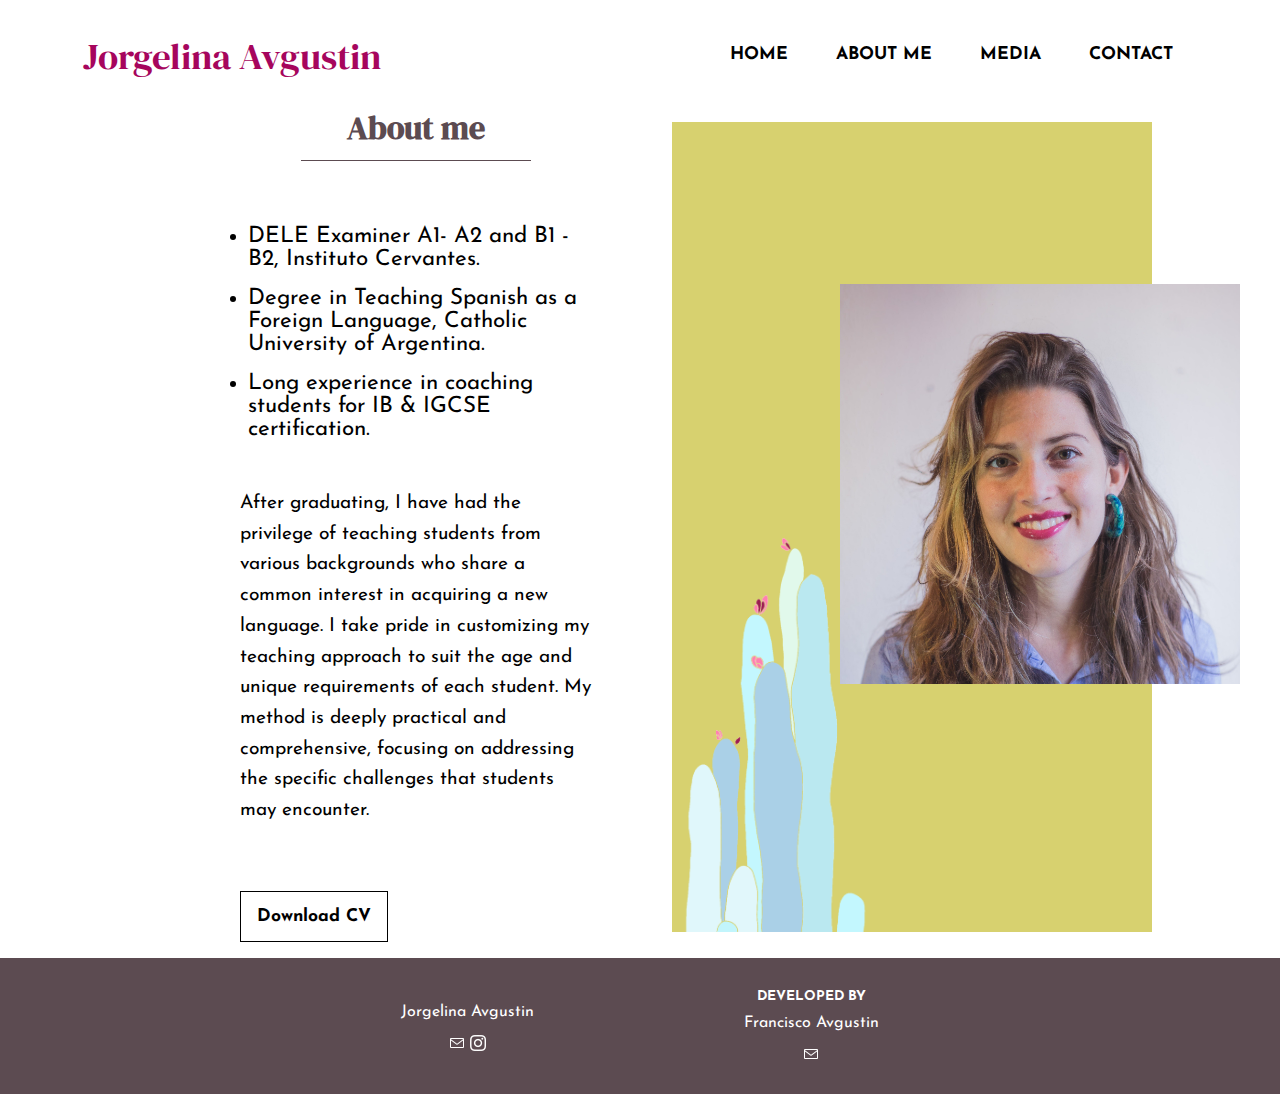
==== commit 3ccf7966: "contact" ====
--- a/about.html
+++ b/about.html
@@ -60,7 +60,7 @@
                     <li>Long experience in coaching students for IB & IGCSE certification.</li>
                 </ul>
                 <div class="texto">
-                    <p>After graduating, I have had the privilege of teaching students from various backgrounds who share a common interest in acquiring a new language. I take pride in customizing my teaching approach to suit the age and unique requirements of each student. My pedagogy is deeply practical and didactic, focusing on addressing the specific challenges that students may encounter.</p>
+                    <p>After graduating, I have had the privilege of teaching students from various backgrounds who share a common interest in acquiring a new language. I take pride in customizing my teaching approach to suit the age and unique requirements of each student. My method is deeply practical and comprehensive, focusing on addressing the specific challenges that students may encounter.</p>
                     <a href="" class="btn">Download CV</a>
                 </div>
             </div>
@@ -69,6 +69,23 @@
         </article>
     </section>
     <section class="footer">
+        <article class="cont-footer">
+            <div class="f-info">
+                <p>Jorgelina Avgustin</p>
+                <div class="redes">
+                    <a href="mailto:consueloavgustin@gmail.com"><img src="Assets/correo.png" alt=""></a>
+                    <a href="https://www.instagram.com/jorgelina.avst?utm_source=ig_web_button_share_sheet&igsh=ZDNlZDc0MzIxNw==" target="_blank"><img src="Assets/instagram.png" alt=""></a>
+
+                </div>
+        </div>
+        <div class="f-info">
+            <h5> DEVELOPED BY</h5>
+            <p>Francisco Avgustin</p>
+            <div class="redes">
+                <a href="mailto:avgustinfrancisco1@gmail.com"><img src="Assets/correo.png" alt=""></a>
+            </div>
+    </div>
+        </article>
 
     </section>
     <script src="index.js"></script>
--- a/style.css
+++ b/style.css
@@ -174,7 +174,7 @@
   background-color: #fff;
   border-radius: .5rem;
   width: 90%;
-  height: 30rem;
+  height: 80vw;
   padding-top: 3rem;
 }
 .modal-close{
@@ -190,11 +190,13 @@
 @media screen and (min-width:768px){
   .modal-content{
     width: 70%;
+    height: 60vw;
   }
 }
 @media screen and (min-width:1024px){ 
   .modal-content{
-    width: 55%;
+    width: 40%;
+    height: 34vw;
   }
 }
 
@@ -342,10 +344,42 @@
   
   /* *********** Footer ********** */
     .footer{
+      padding-top: 2rem;
       background-color: var(--darkk-color);
-      height: 7rem;
-    }
-
+      color: #fff;
+
+    }
+    .cont-footer{
+      display: flex;
+      align-items: center;
+      justify-content: center;
+      flex-direction: column;
+      margin-left: auto;
+      margin-right: auto;
+    }
+    
+    .footer a{
+    font-size: 1.5rem;
+    font-family: 'DM Serif Display', serif;
+    }
+    .f-info{
+    text-align: center;
+    margin-bottom: 1.5rem;
+    }
+    .f-info img{
+    width: 1rem;
+    }
+    .f-info h5{
+      margin-bottom: .5rem;
+    }
+    @media screen and (min-width:1024px){ 
+
+      .cont-footer{
+        width: 70%;
+        flex-direction: row;
+        justify-content: space-evenly;
+      }
+    }
 
 /* ************** Styles ************** */ 
 
@@ -565,6 +599,44 @@
 .informacion3:nth-last-child(1){
   padding-bottom: 5rem;
 }
+
+
+.slider-box{
+  width: 100%;
+  height: auto;
+  margin: 1rem auto 0;
+  overflow: hidden;
+}
+.slider-box ul{
+  display: flex;
+  padding: 0;
+  width: 400%;
+  animation: slide 20s infinite alternate ease-in-out;
+}
+.slider-box li{
+  width: 100%;
+  list-style: none;
+}
+.slider-box img{
+  width: 100%;
+  
+}
+@keyframes slide {
+  0%{margin-left: 0;}
+  20%{margin-left: 0;}
+
+  25%{margin-left: -100%;}
+  45%{margin-left: -100%;}
+  
+  50%{margin-left: -200%;}
+  70%{margin-left: -200%;}
+
+  75%{margin-left: -300%;}
+  100%{margin-left: -300%;}
+}
+
+
+
 /* ////////////////SECTION3 MEDIA QUERY//////////// */ 
 
 @media screen and (min-width:768px){
@@ -712,16 +784,6 @@
 }
 }
 
-/* ////////////////  FOOTER  //////////// */ 
-/* .footer{
-  padding-top: 1rem;
-  background-color: var(--red-color);
-  color: #fff;
-  width: 100%;
-  height: 5rem;
-  font-size: 2rem;
-  font-family: 'DM Serif Display', serif;
-} */
 
 
 /* ------------------- MEDIA  ----------------- */ 
@@ -771,12 +833,18 @@
   margin-top: 1.5rem;
 }
 .cont-video{
+  display: flex;
+  justify-content: center;
+  align-items: center;
   margin-bottom: 2rem;
   margin-left: auto;
   margin-right: auto;
   width: 90%;
-  height: 13rem;
-  background-color: #2c2c2c;
+  height: 50vw;
+}
+.cont-video iframe{
+  width: 100%;
+  height: 100%;
 }
 
 
@@ -815,9 +883,6 @@
     bottom: 0;
     right: 0;
   }
-  .cont-video{
-    height: 23rem;
-  }
 }
 @media screen and (min-width:1024px){
   .m-cabecera{
@@ -833,7 +898,7 @@
   .cont-video{
 
     width: 70%;
-    height: 40rem;
+    height: 40vw;
     background-color: #2c2c2c;
   }
   .sinopsis p{
